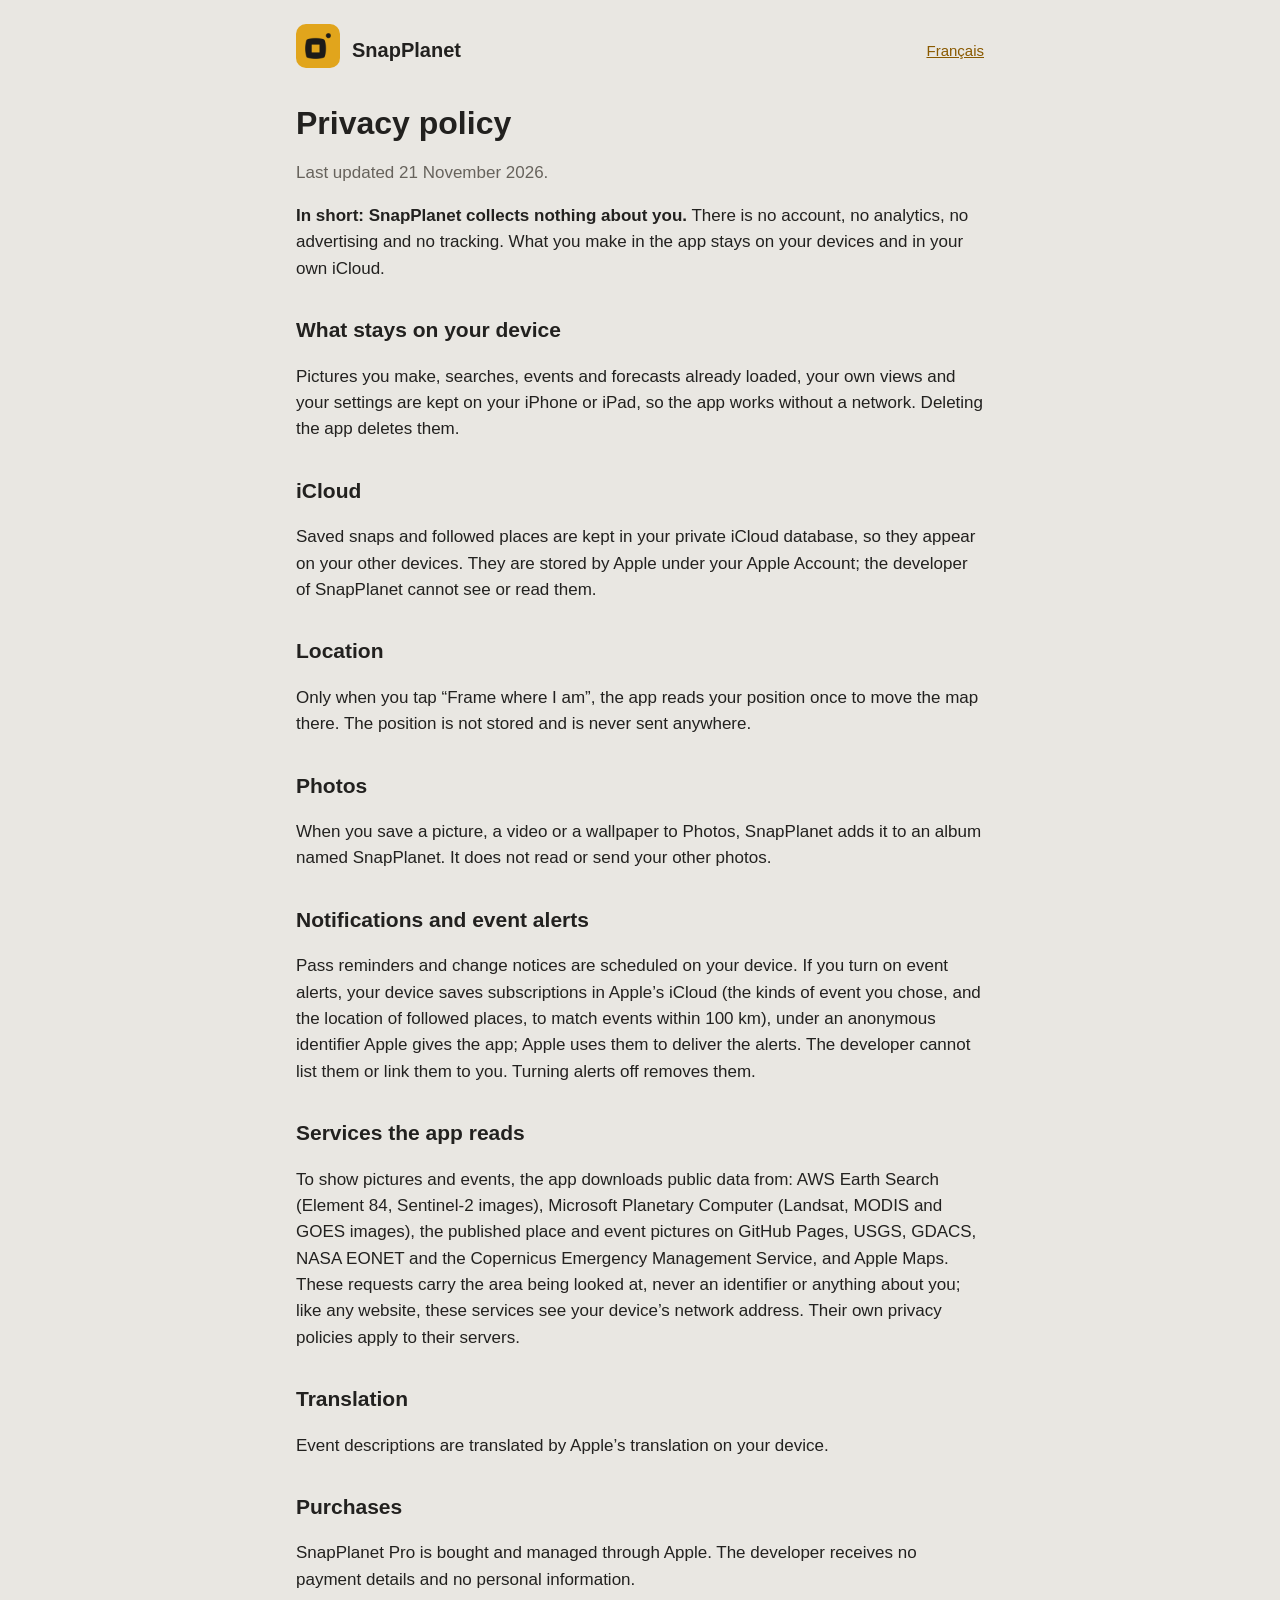
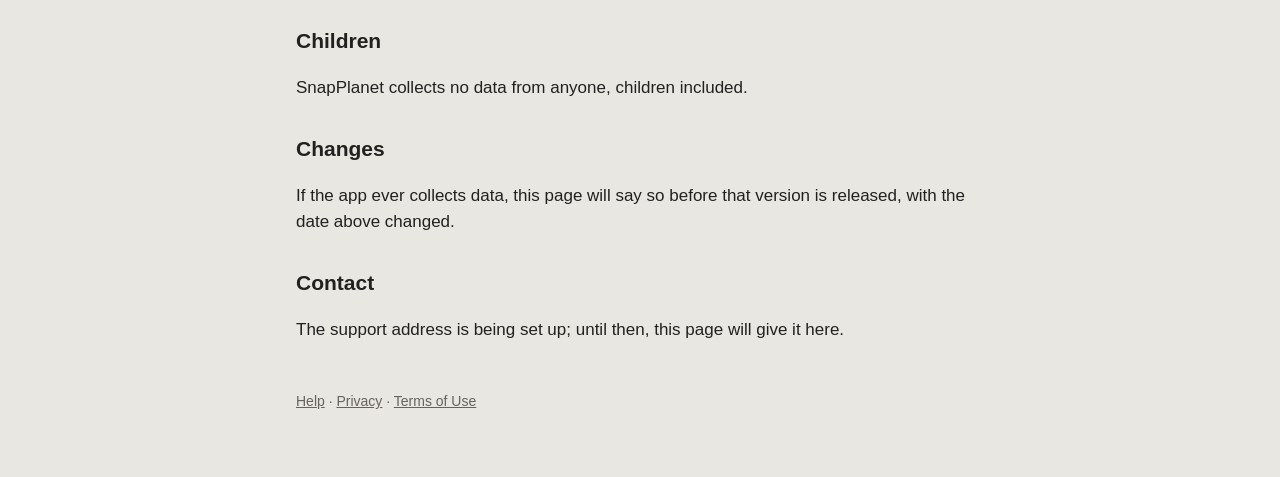
==== privacy.html @ 1c359f4a "SnapPlanet pages: home, help, privacy policy (English and French)" ====
<!doctype html>
<html lang="en">
<head>
<meta charset="utf-8">
<meta name="viewport" content="width=device-width, initial-scale=1">
<title>SnapPlanet · Privacy policy</title>
<link rel="icon" href="img/icon.png">
<link rel="stylesheet" href="style.css">
</head>
<body>
<main>
<header><a href="index.html"><img src="img/icon.png" alt=""></a><a class="home" href="index.html">SnapPlanet</a><a class="lang" href="fr/privacy.html" hreflang="fr">Français</a></header>
<h1>Privacy policy</h1>
<p class="muted">Last updated 21 November 2026.</p>
<p><strong>In short: SnapPlanet collects nothing about you.</strong> There is no account, no analytics, no advertising and no tracking. What you make in the app stays on your devices and in your own iCloud.</p>
<h2>What stays on your device</h2>
<p>Pictures you make, searches, events and forecasts already loaded, your own views and your settings are kept on your iPhone or iPad, so the app works without a network. Deleting the app deletes them.</p>
<h2>iCloud</h2>
<p>Saved snaps and followed places are kept in your private iCloud database, so they appear on your other devices. They are stored by Apple under your Apple Account; the developer of SnapPlanet cannot see or read them.</p>
<h2>Location</h2>
<p>Only when you tap “Frame where I am”, the app reads your position once to move the map there. The position is not stored and is never sent anywhere.</p>
<h2>Photos</h2>
<p>When you save a picture, a video or a wallpaper to Photos, SnapPlanet adds it to an album named SnapPlanet. It does not read or send your other photos.</p>
<h2>Notifications and event alerts</h2>
<p>Pass reminders and change notices are scheduled on your device. If you turn on event alerts, your device saves subscriptions in Apple’s iCloud (the kinds of event you chose, and the location of followed places, to match events within 100 km), under an anonymous identifier Apple gives the app; Apple uses them to deliver the alerts. The developer cannot list them or link them to you. Turning alerts off removes them.</p>
<h2>Services the app reads</h2>
<p>To show pictures and events, the app downloads public data from: AWS Earth Search (Element 84, Sentinel-2 images), Microsoft Planetary Computer (Landsat, MODIS and GOES images), the published place and event pictures on GitHub Pages, USGS, GDACS, NASA EONET and the Copernicus Emergency Management Service, and Apple Maps. These requests carry the area being looked at, never an identifier or anything about you; like any website, these services see your device’s network address. Their own privacy policies apply to their servers.</p>
<h2>Translation</h2>
<p>Event descriptions are translated by Apple’s translation on your device.</p>
<h2>Purchases</h2>
<p>SnapPlanet Pro is bought and managed through Apple. The developer receives no payment details and no personal information.</p>
<h2>Children</h2>
<p>SnapPlanet collects no data from anyone, children included.</p>
<h2>Changes</h2>
<p>If the app ever collects data, this page will say so before that version is released, with the date above changed.</p>
<h2>Contact</h2>
<p>The support address is being set up; until then, this page will give it here.</p>
<footer><a href="support.html">Help</a> · <a href="privacy.html">Privacy</a> · <a href="https://www.apple.com/legal/internet-services/itunes/dev/stdeula/">Terms of Use</a></footer>
</main>
</body>
</html>
---- style.css ----
:root { --table: #E9E7E2; --panel: #F6F5F2; --ink: #22211F; --muted: #67635C; --accent: #8A5A00; --fill: #E0A422; --paper: #FFFFFF; }
@media (prefers-color-scheme: dark) {
  :root { --table: #1B1A18; --panel: #262421; --ink: #F1EFEA; --muted: #A8A39A; --accent: #F0B429; --paper: #F4F2EC; }
}
* { box-sizing: border-box; }
body { margin: 0; background: var(--table); color: var(--ink); font: 17px/1.55 -apple-system, BlinkMacSystemFont, "Segoe UI", Roboto, sans-serif; }
main { max-width: 720px; margin: 0 auto; padding: 24px 16px 64px; }
header { display: flex; align-items: center; gap: 12px; margin-bottom: 8px; }
header img { width: 44px; height: 44px; border-radius: 10px; }
header a.home { color: var(--ink); text-decoration: none; font-weight: 700; font-size: 20px; }
header .lang { margin-left: auto; font-size: 15px; }
h1 { font-size: 32px; line-height: 1.2; margin: 28px 0 8px; }
h2 { font-size: 21px; margin: 32px 0 8px; }
p, li { color: var(--ink); }
.muted, small { color: var(--muted); }
a { color: var(--accent); }
.card { background: var(--panel); border-radius: 16px; padding: 4px 20px; margin: 16px 0; }
.prints { display: flex; gap: 14px; flex-wrap: wrap; margin: 24px 0; }
.prints img { width: calc(50% - 7px); background: var(--paper); padding: 6px 6px 22px; border-radius: 2px; box-shadow: 0 2px 8px rgba(0,0,0,.18); }
.prints img:nth-child(odd) { transform: rotate(-1.2deg); } .prints img:nth-child(even) { transform: rotate(1deg); }
.button { display: inline-block; background: var(--fill); color: #22211F; padding: 12px 22px; border-radius: 999px; text-decoration: none; font-weight: 600; }
footer { margin-top: 48px; font-size: 14px; color: var(--muted); }
footer a { color: var(--muted); }
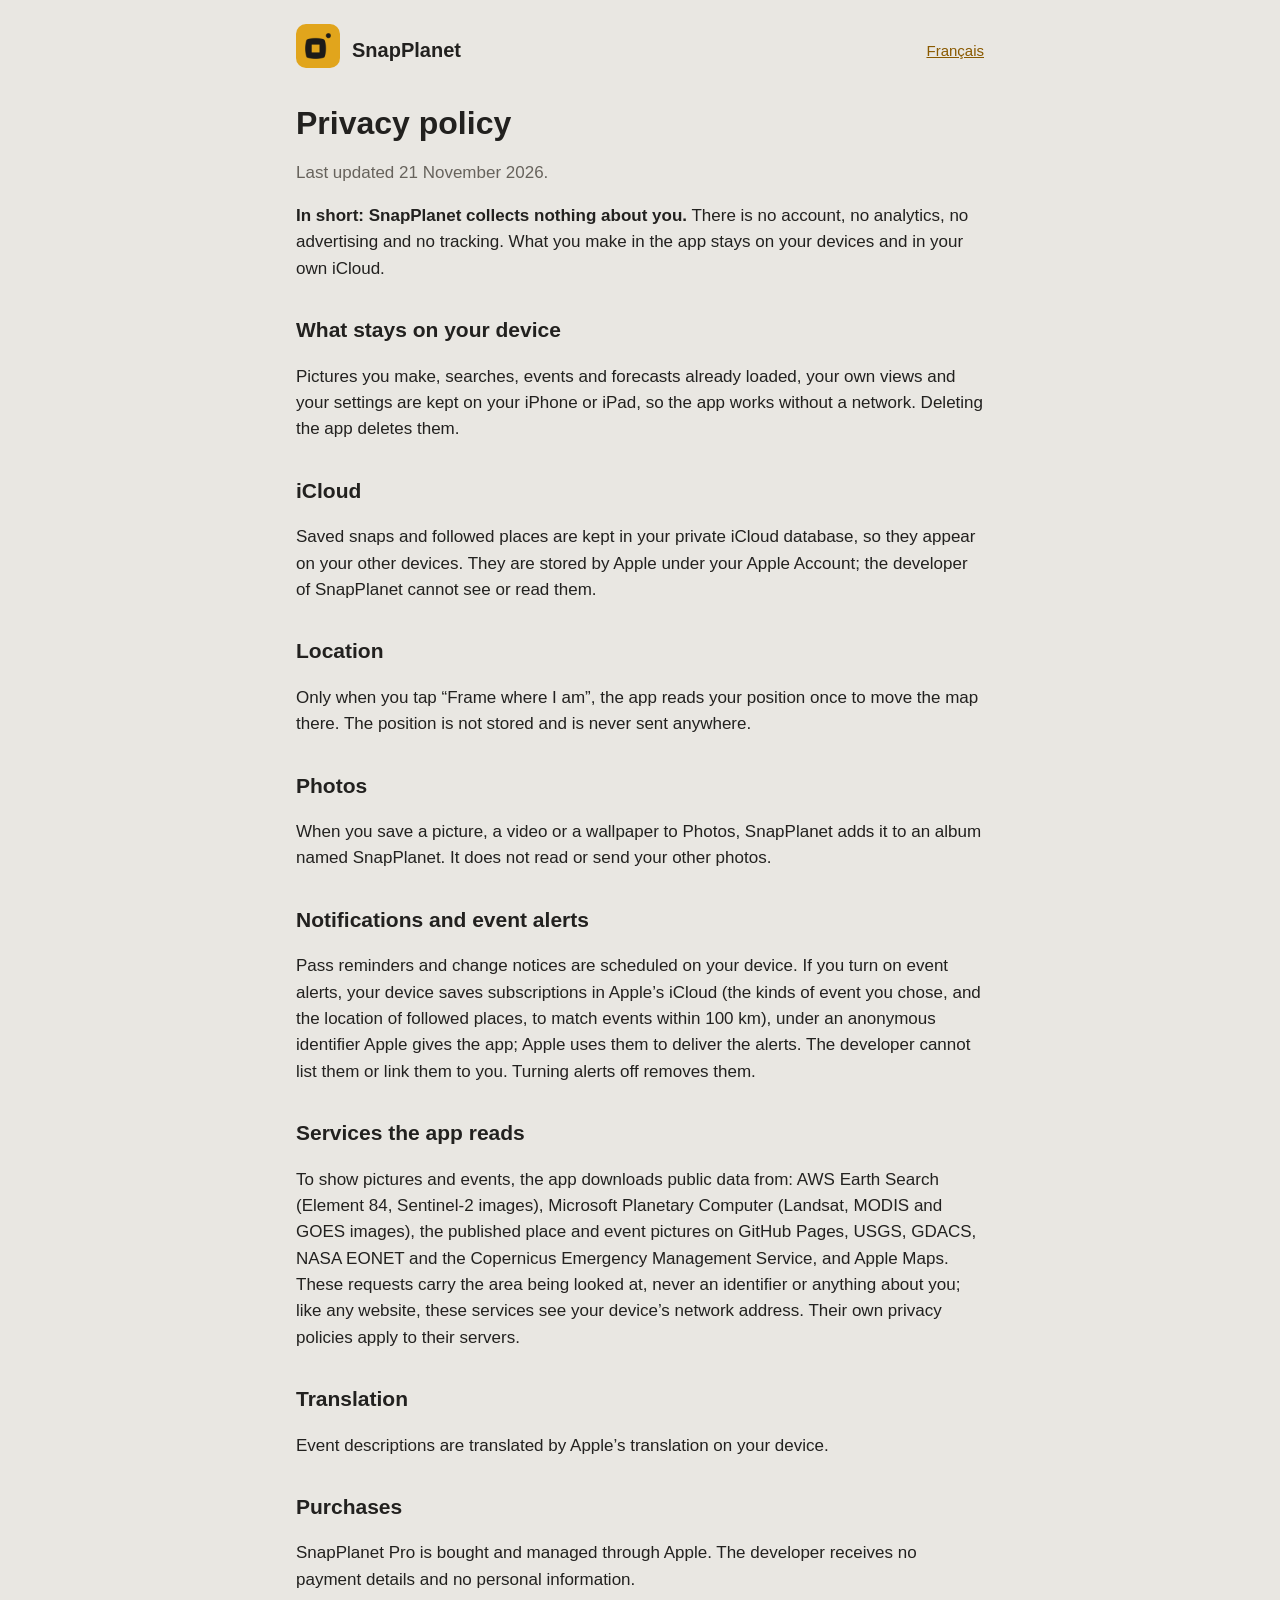
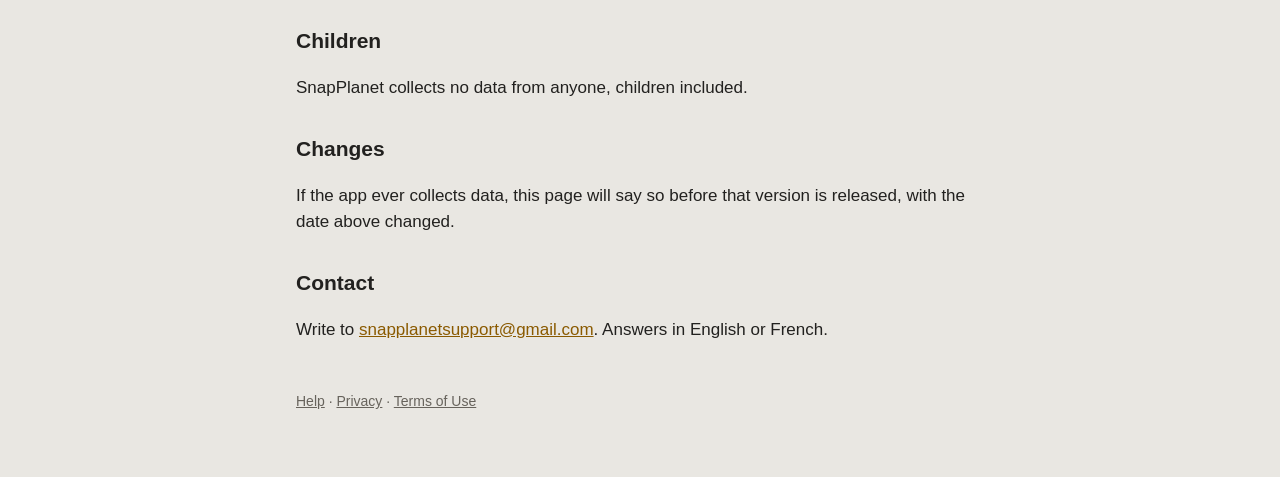
==== commit e97fb06d: "Contact address on the help and privacy pages" ====
--- a/privacy.html
+++ b/privacy.html
@@ -34,7 +34,7 @@
 <h2>Changes</h2>
 <p>If the app ever collects data, this page will say so before that version is released, with the date above changed.</p>
 <h2>Contact</h2>
-<p>The support address is being set up; until then, this page will give it here.</p>
+<p>Write to <a href="mailto:snapplanetsupport@gmail.com">snapplanetsupport@gmail.com</a>. Answers in English or French.</p>
 <footer><a href="support.html">Help</a> · <a href="privacy.html">Privacy</a> · <a href="https://www.apple.com/legal/internet-services/itunes/dev/stdeula/">Terms of Use</a></footer>
 </main>
 </body>
